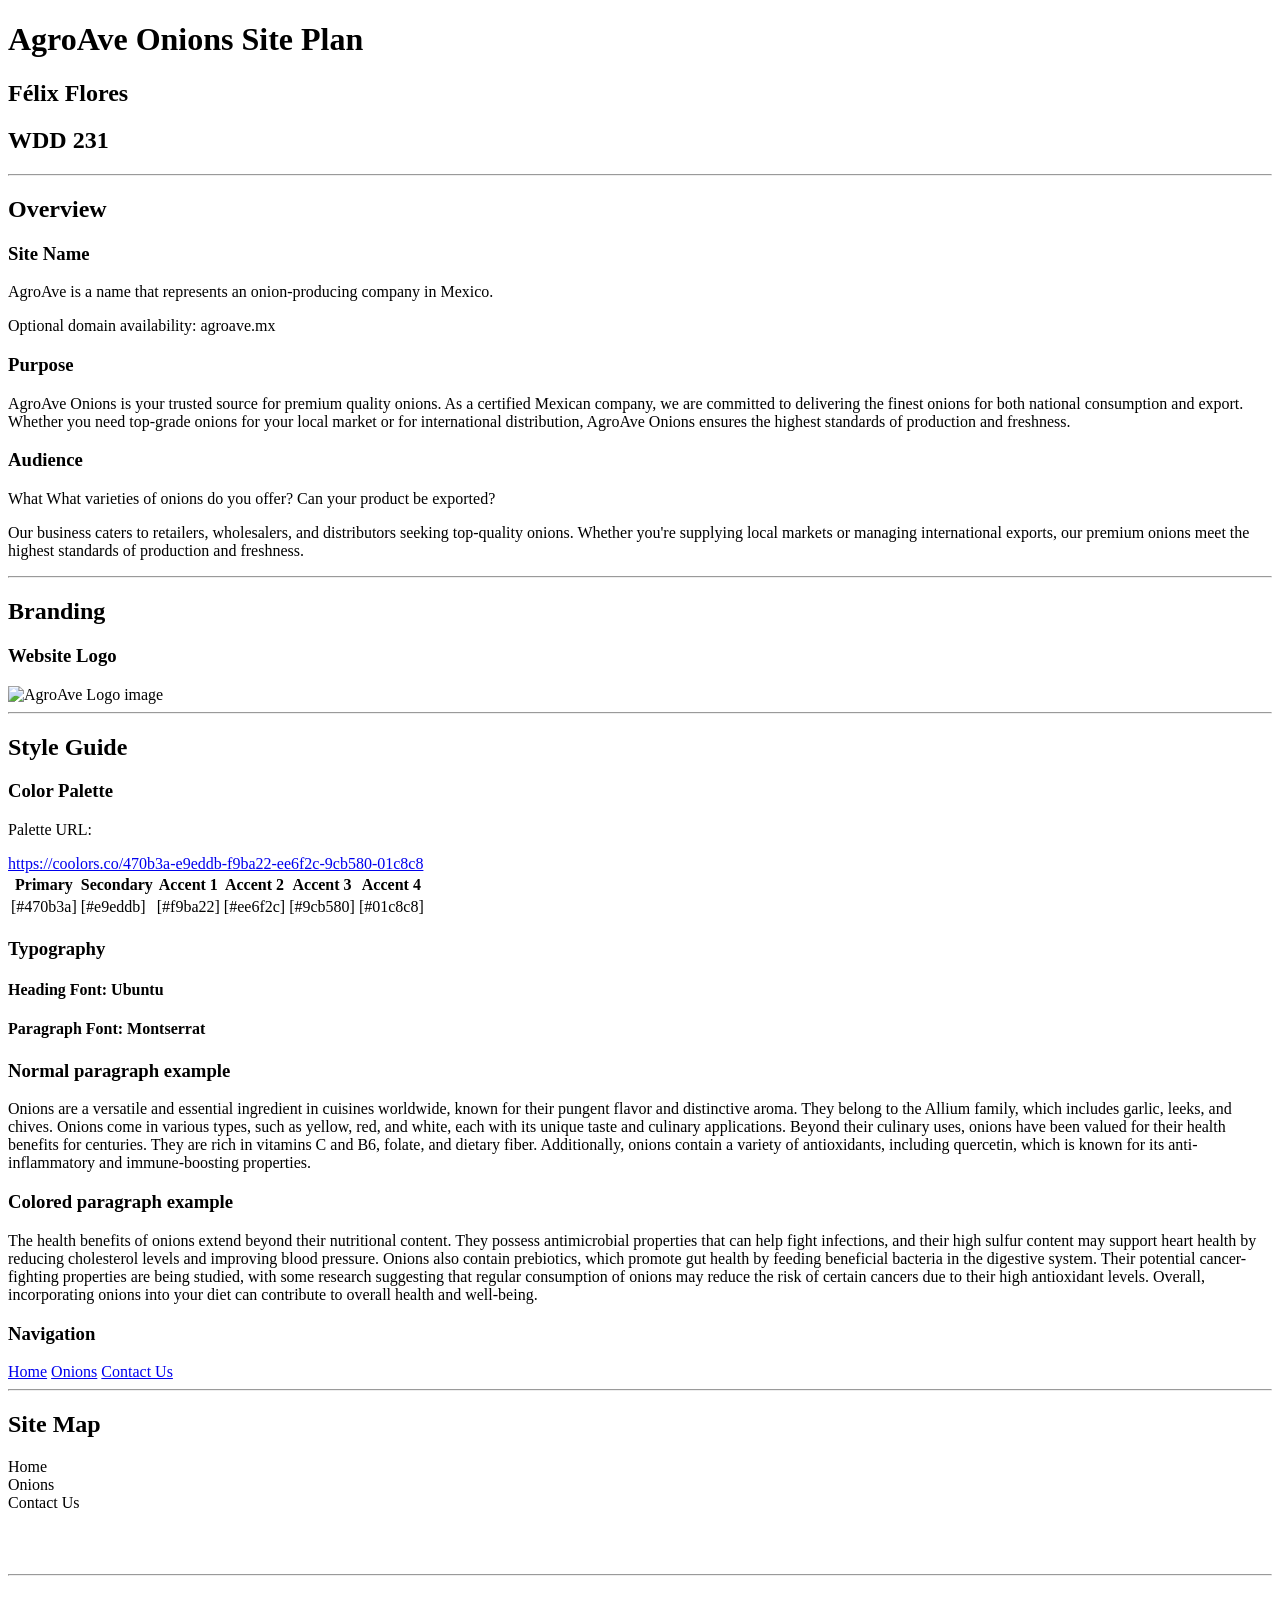
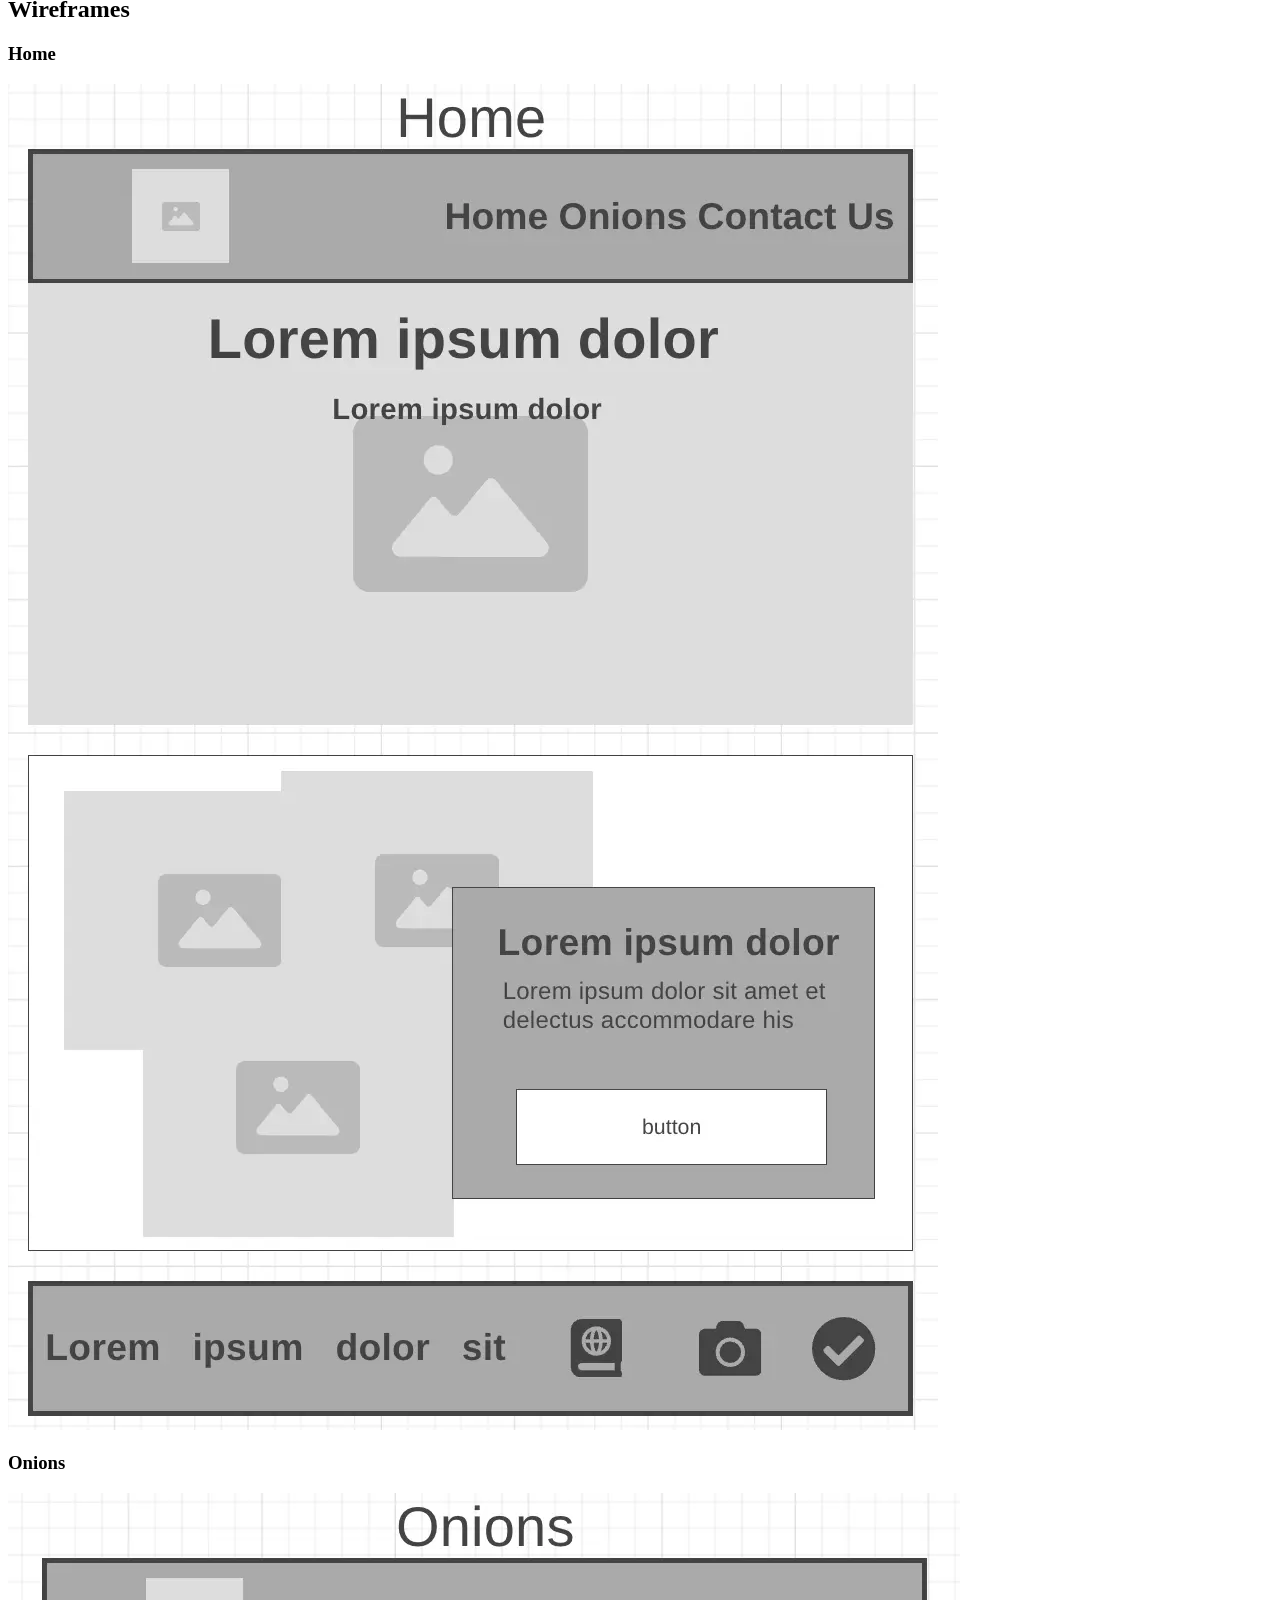
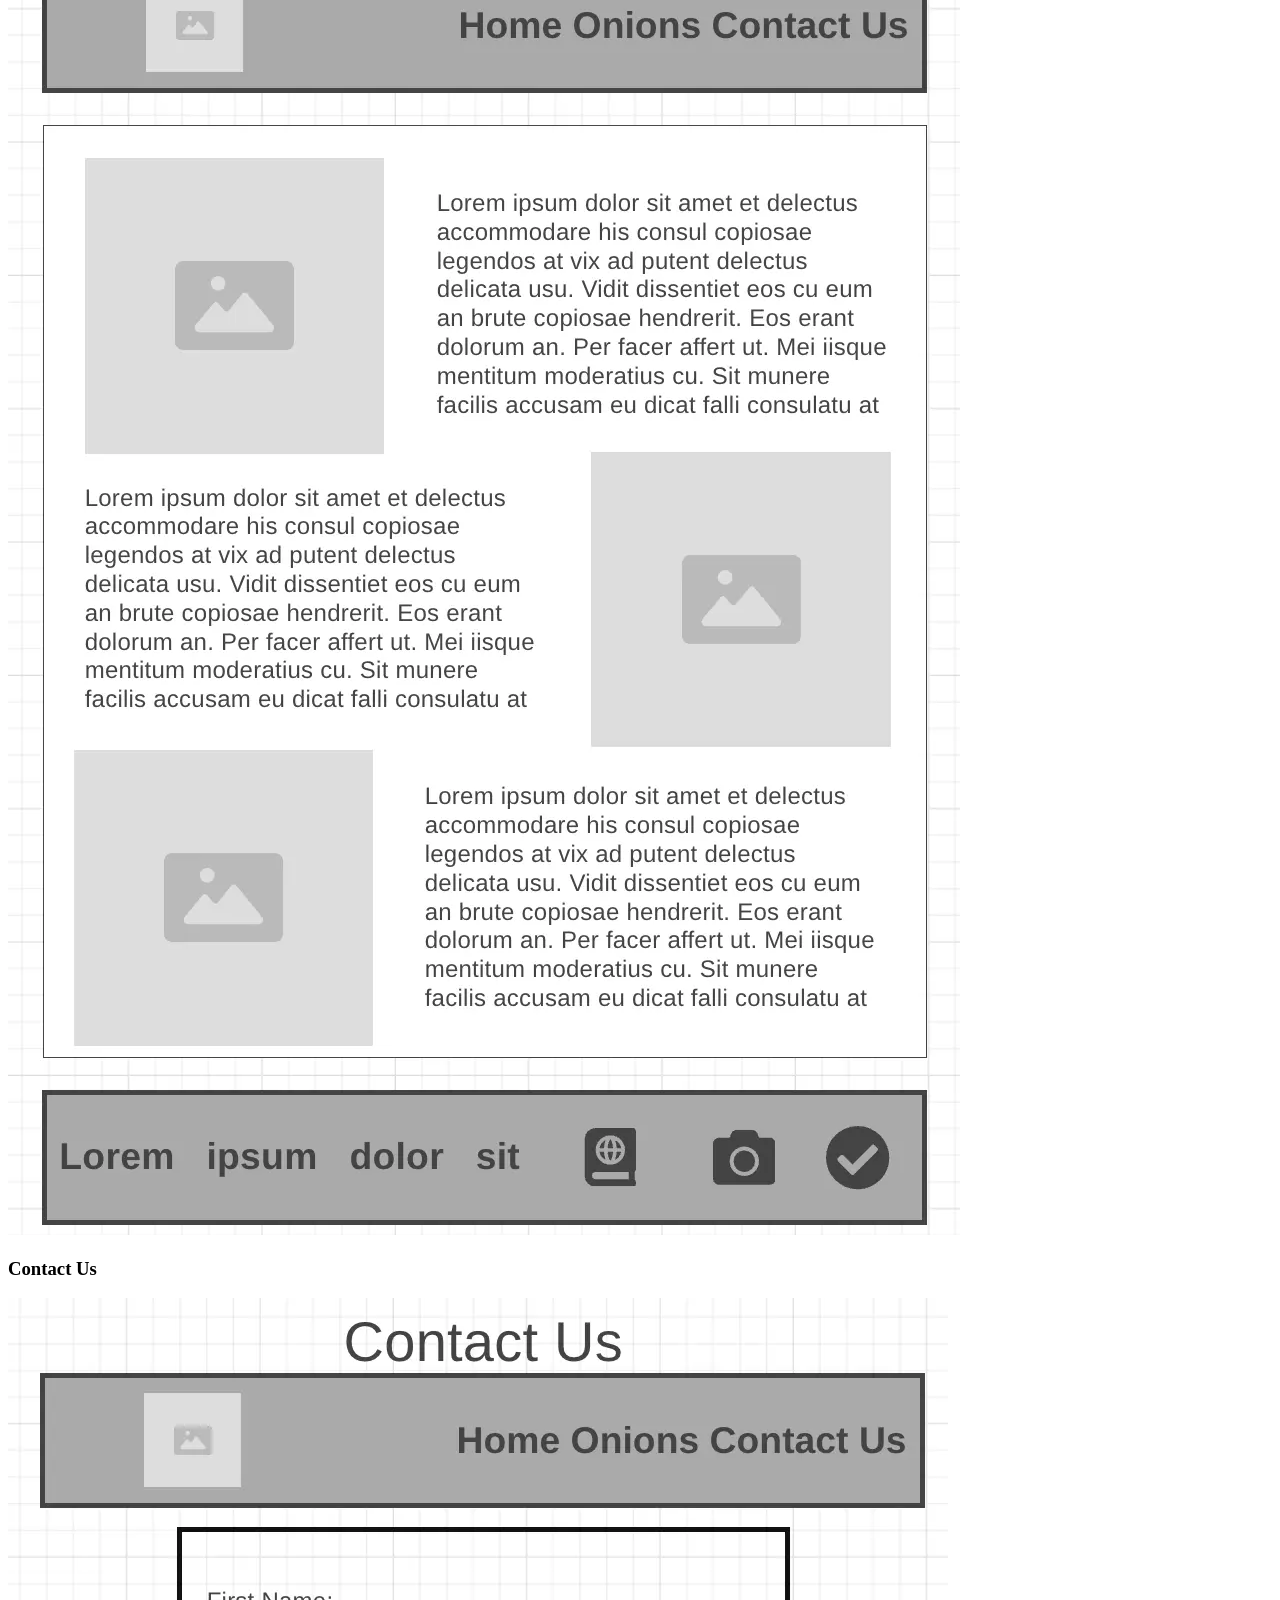
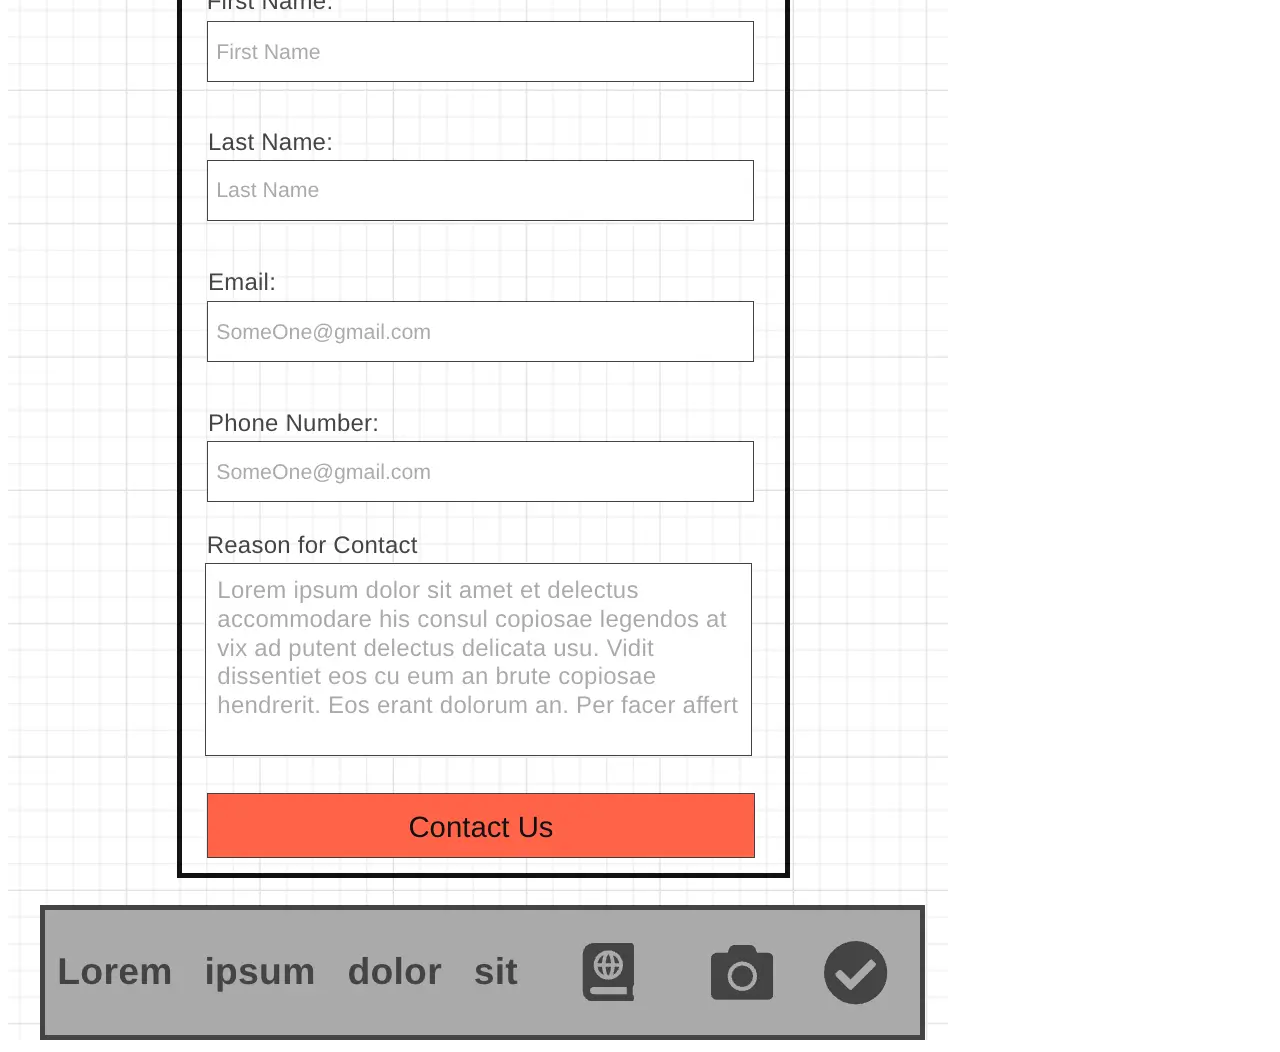
==== siteplan.html @ a138f959 "update" ====
<!DOCTYPE html>
<html lang="en-us">
	<head>
		<meta charset="utf-8" />
		<title>AgroAve Onions Site Plan</title>
		<link type="text/css" rel="stylesheet" href="styles/normalize.css" />
		<link type="text/css" rel="stylesheet" href="styles/siteplan.css" />
	</head>

	<body>
		<header>
			<h1>AgroAve Onions Site Plan</h1>
			<h2>Félix Flores</h2>
			<h2>WDD 231</h2>
		</header>
		<main>
			<hr />
			<h2>Overview</h2>
			<h3>Site Name</h3>
			<p>
				AgroAve is a name that represents an onion-producing company in Mexico.
			</p>
			<p>Optional domain availability: agroave.mx</p>
			<h3>Purpose</h3>
			<p>
				AgroAve Onions is your trusted source for premium quality onions. As a
				certified Mexican company, we are committed to delivering the finest
				onions for both national consumption and export. Whether you need
				top-grade onions for your local market or for international
				distribution, AgroAve Onions ensures the highest standards of production
				and freshness.
			</p>

			<h3>Audience</h3>
			<p>
				What What varieties of onions do you offer? Can your product be
				exported?
			</p>
			<p>
				Our business caters to retailers, wholesalers, and distributors seeking
				top-quality onions. Whether you're supplying local markets or managing
				international exports, our premium onions meet the highest standards of
				production and freshness.
			</p>

			<hr />
			<h2>Branding</h2>
			<h3>Website Logo</h3>
			<img src="images/AgroAve.png" alt="AgroAve Logo image" loading="lazy" />
			<hr />
			<h2>Style Guide</h2>
			<h3>Color Palette</h3>
			<p>Palette URL:</p>
			<a
				href="https://coolors.co/470b3a-e9eddb-f9ba22-ee6f2c-9cb580-01c8c8"
				target="_blank"
				>https://coolors.co/470b3a-e9eddb-f9ba22-ee6f2c-9cb580-01c8c8</a
			>

			<table class="colors">
				<tr>
					<th>Primary</th>
					<th>Secondary</th>
					<th>Accent 1</th>
					<th>Accent 2</th>
					<th>Accent 3</th>
					<th>Accent 4</th>
				</tr>
				<tr>
					<td class="primary">[#470b3a]</td>
					<td class="secondary">[#e9eddb]</td>
					<td class="accent1">[#f9ba22]</td>
					<td class="accent2">[#ee6f2c]</td>
					<td class="accent3">[#9cb580]</td>
					<td class="accent4">[#01c8c8]</td>
				</tr>
			</table>

			<h3>Typography</h3>

			<h4>Heading Font: Ubuntu</h4>
			<h4>Paragraph Font: Montserrat</h4>
			<h3>Normal paragraph example</h3>
			<p>
				Onions are a versatile and essential ingredient in cuisines worldwide,
				known for their pungent flavor and distinctive aroma. They belong to the
				Allium family, which includes garlic, leeks, and chives. Onions come in
				various types, such as yellow, red, and white, each with its unique
				taste and culinary applications. Beyond their culinary uses, onions have
				been valued for their health benefits for centuries. They are rich in
				vitamins C and B6, folate, and dietary fiber. Additionally, onions
				contain a variety of antioxidants, including quercetin, which is known
				for its anti-inflammatory and immune-boosting properties.
			</p>
			<h3>Colored paragraph example</h3>
			<p class="colored">
				The health benefits of onions extend beyond their nutritional content.
				They possess antimicrobial properties that can help fight infections,
				and their high sulfur content may support heart health by reducing
				cholesterol levels and improving blood pressure. Onions also contain
				prebiotics, which promote gut health by feeding beneficial bacteria in
				the digestive system. Their potential cancer-fighting properties are
				being studied, with some research suggesting that regular consumption of
				onions may reduce the risk of certain cancers due to their high
				antioxidant levels. Overall, incorporating onions into your diet can
				contribute to overall health and well-being.
			</p>

			<h3>Navigation</h3>
			<nav>
				<a href="#">Home</a>
				<a href="#">Onions</a>
				<a href="#">Contact Us</a>
			</nav>
			<hr />
			<h2>Site Map</h2>
			<div class="sitemap">
				<div class="sm-home">Home</div>
				<div class="sm-page2">Onions</div>
				<div class="sm-page3">Contact Us</div>

				<div class="top">&nbsp;</div>
				<div class="left">&nbsp;</div>
				<div class="right">&nbsp;</div>
			</div>
			<hr />
			<h2>Wireframes</h2>

			<h3>Home</h3>

			<img src="images/home.webp" alt="home page wireframe" loading="lazy" />

			<h3>Onions</h3>

			<img
				src="images/onions.webp"
				alt="Onions page wireframe"
				loading="lazy"
			/>

			<h3>Contact Us</h3>

			<img
				src="images/contactUs.webp"
				alt="Contact Us page wireframe"
				loading="lazy"
			/>
		</main>
	</body>
</html>
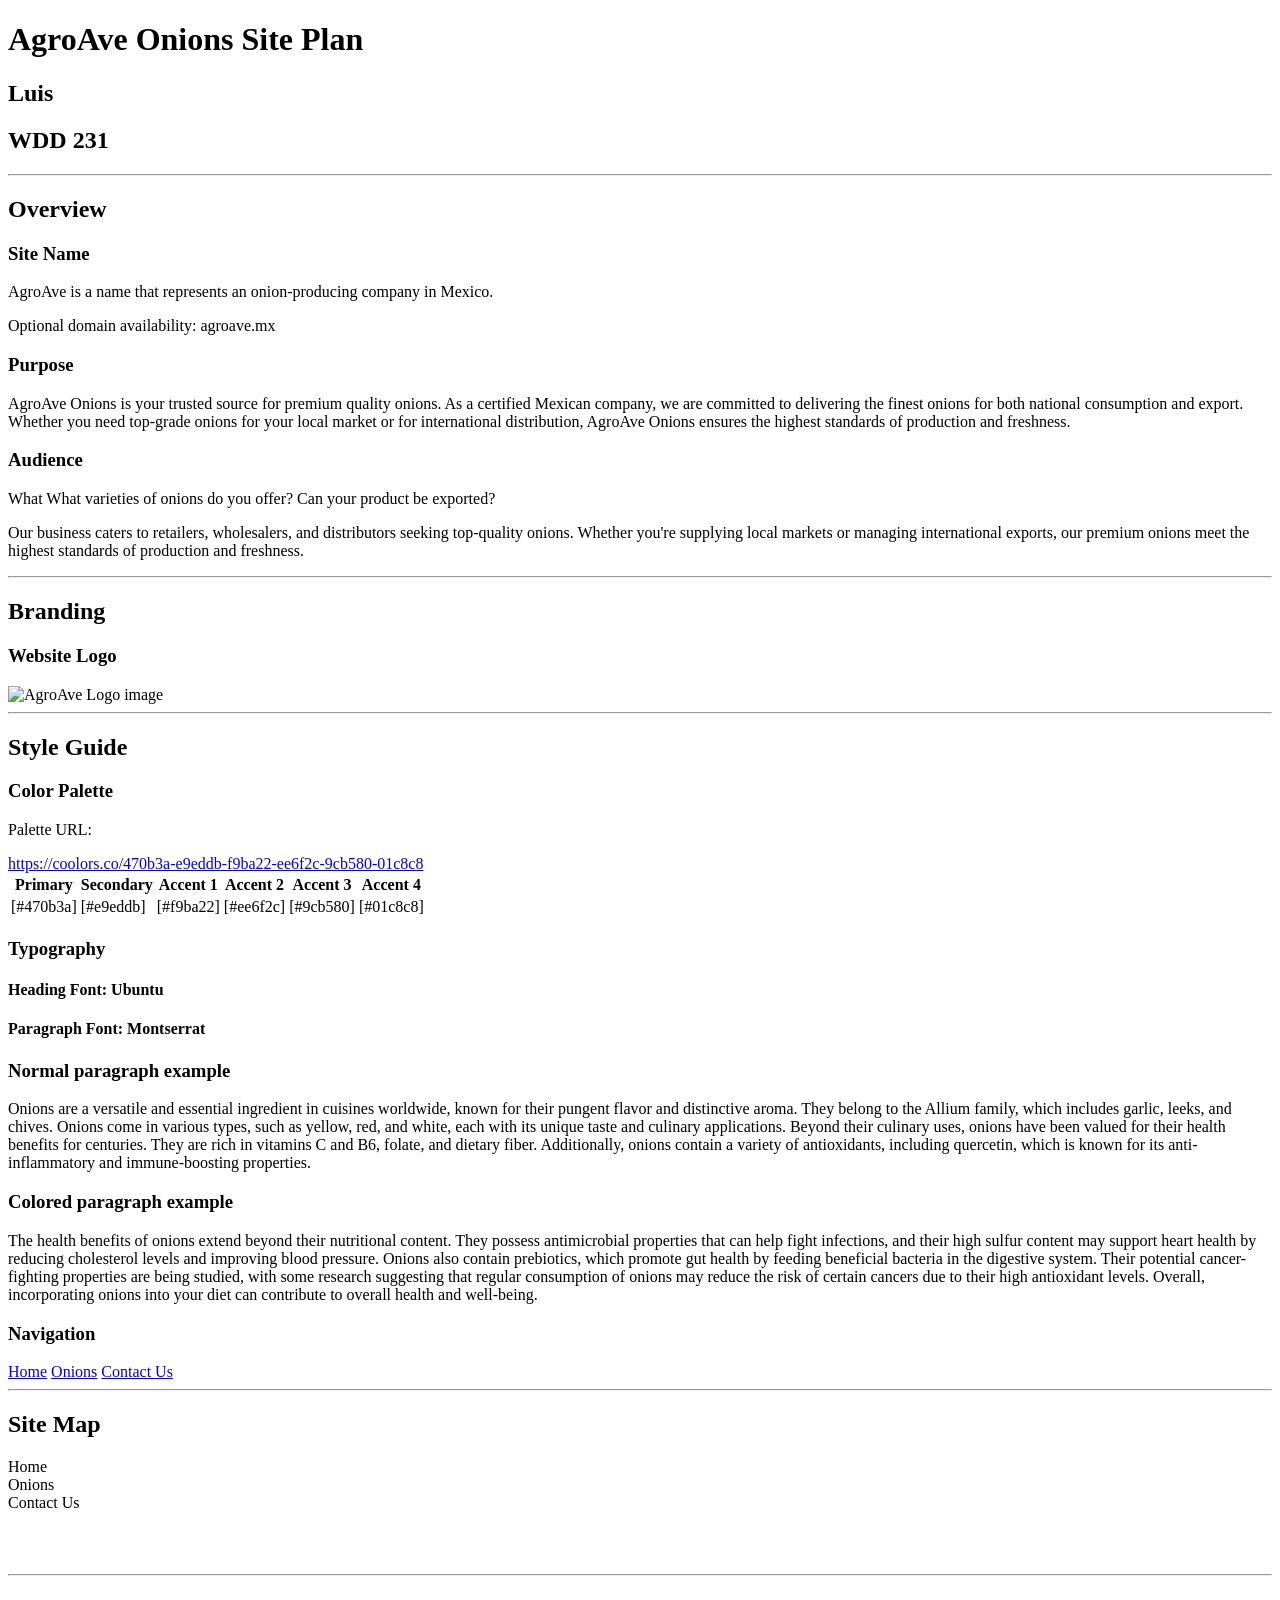
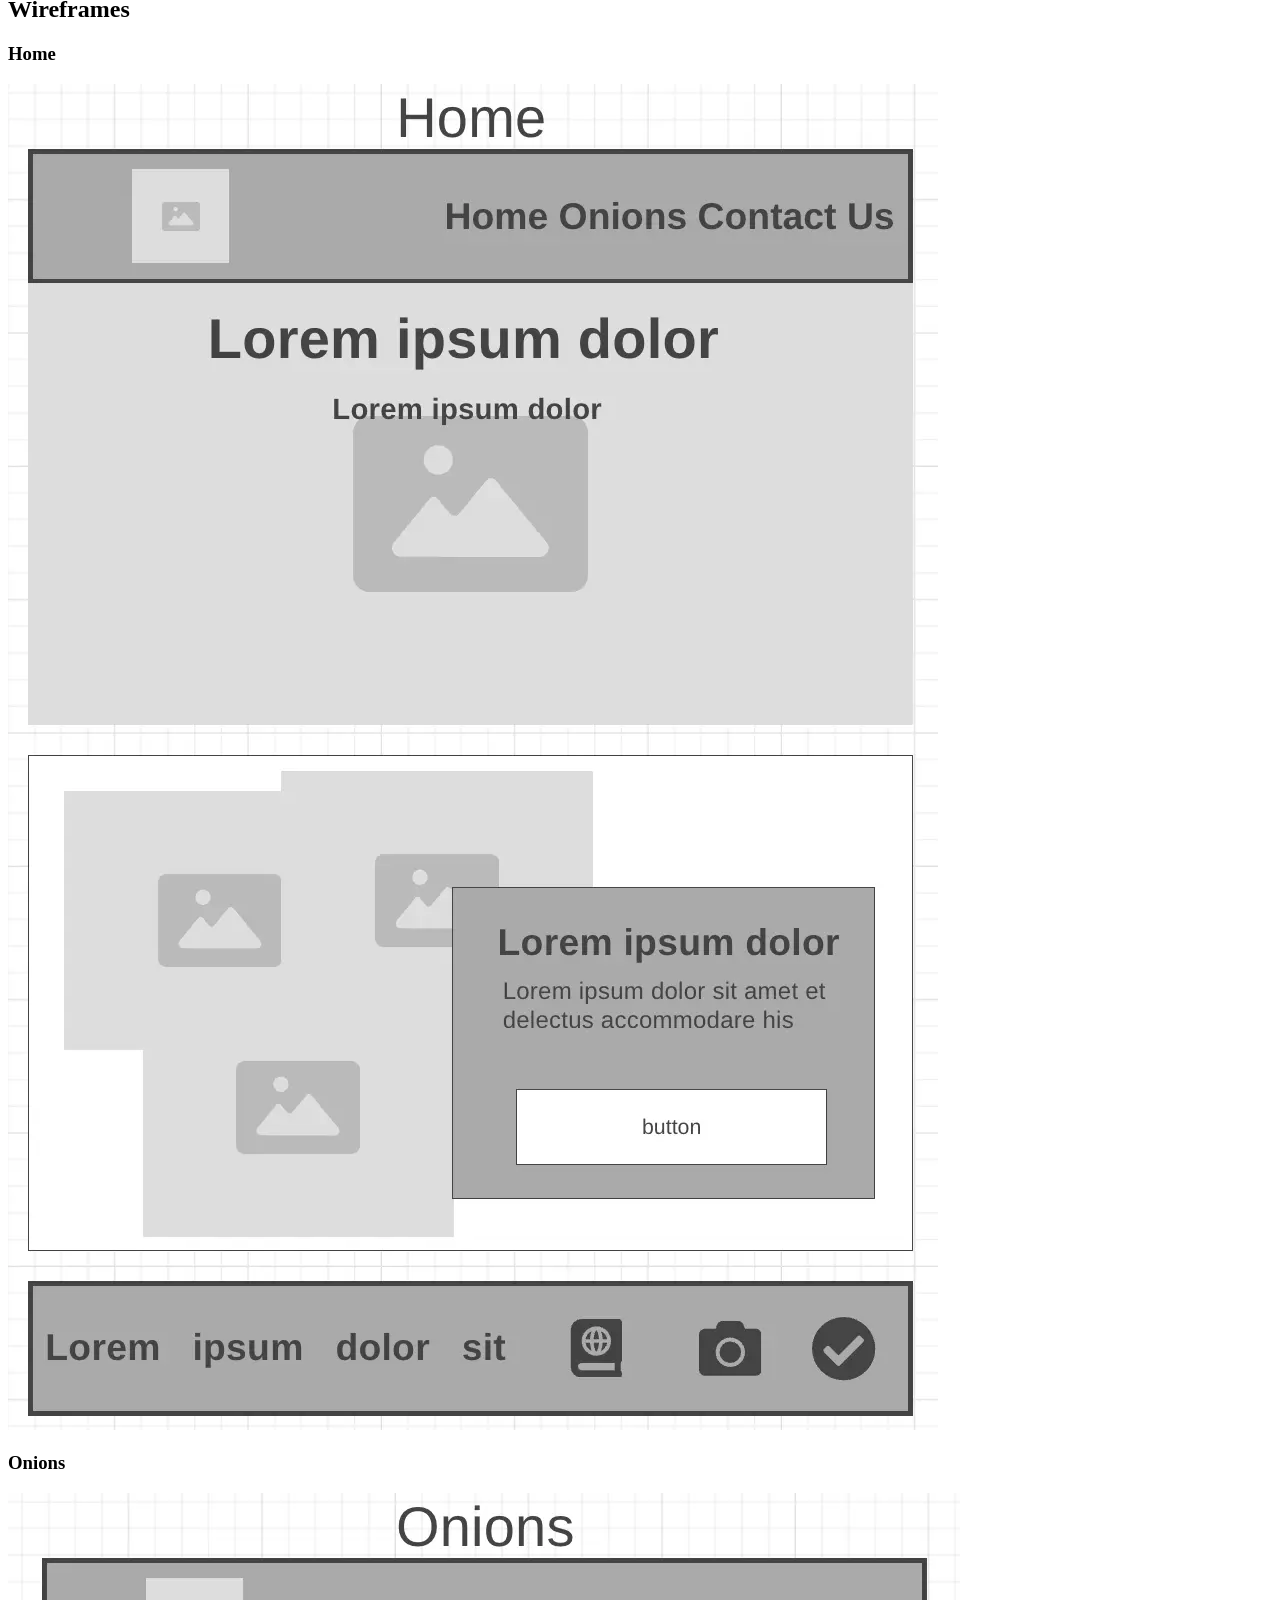
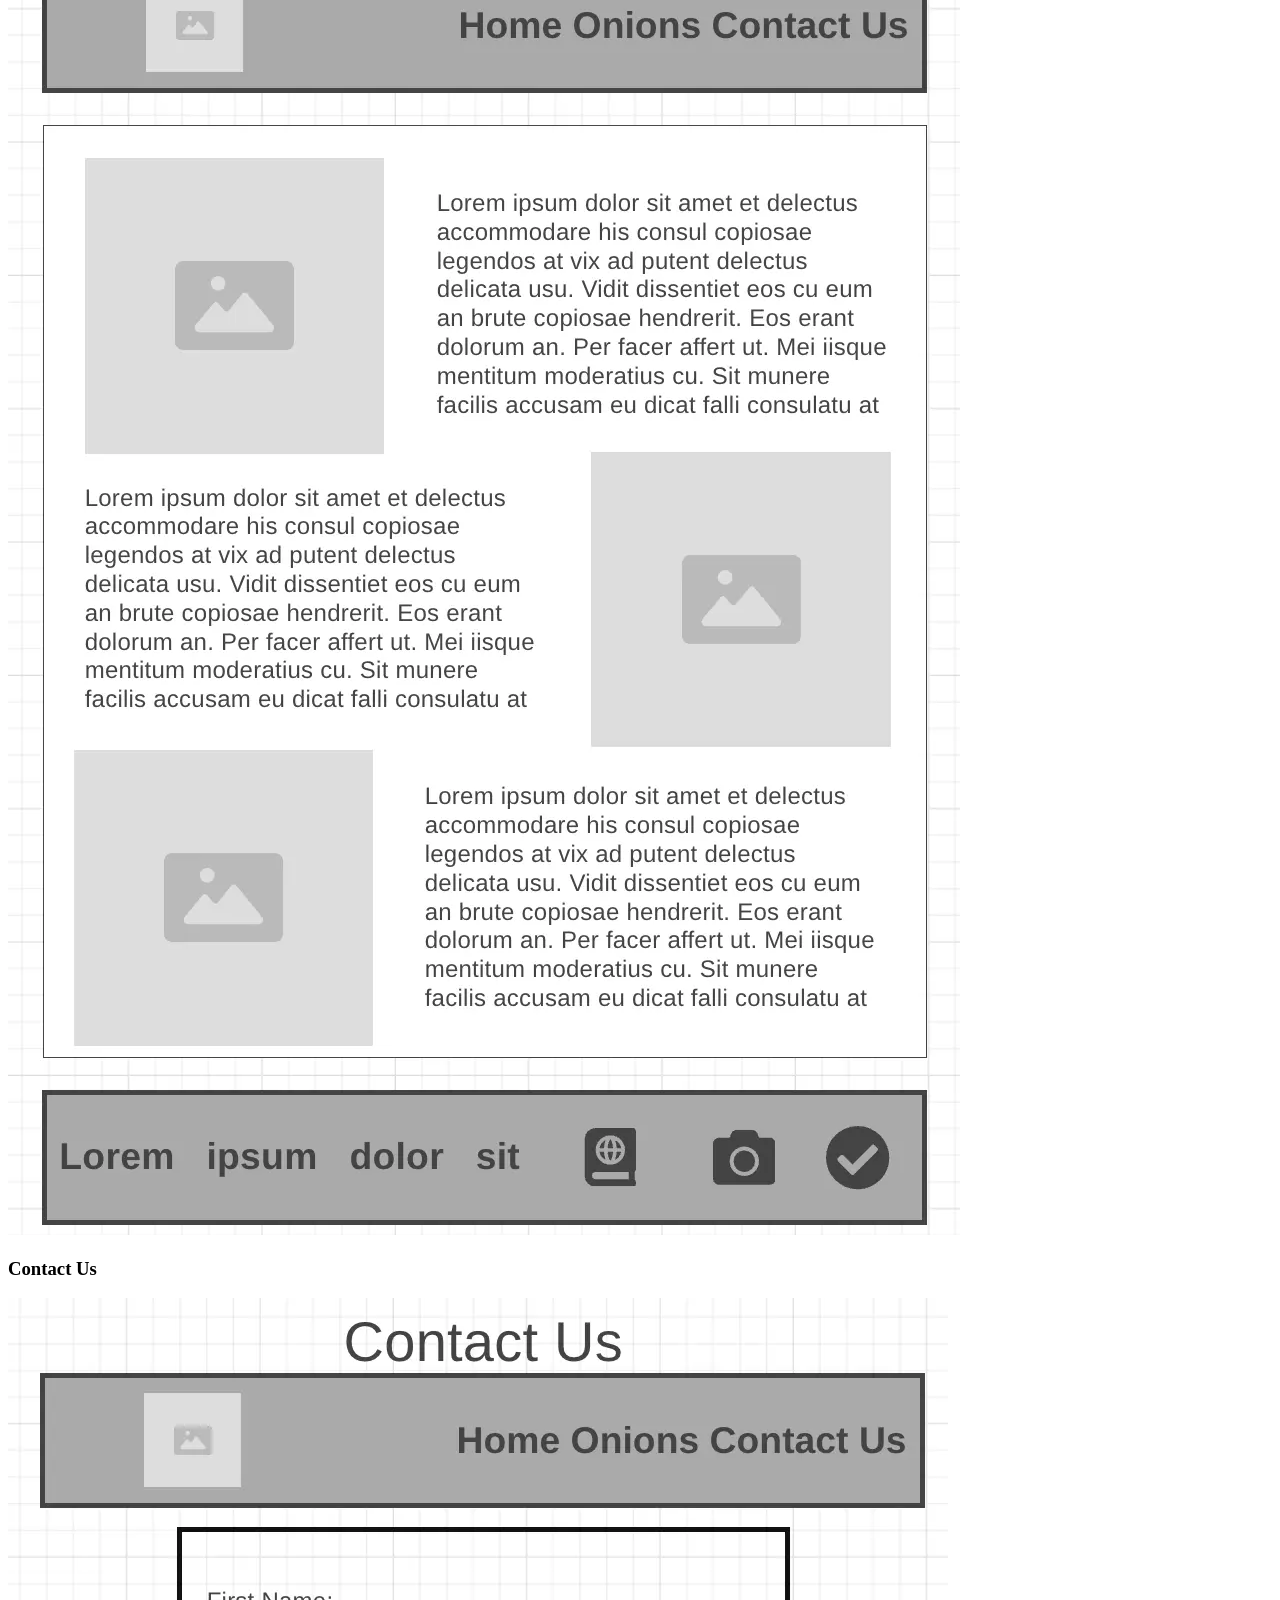
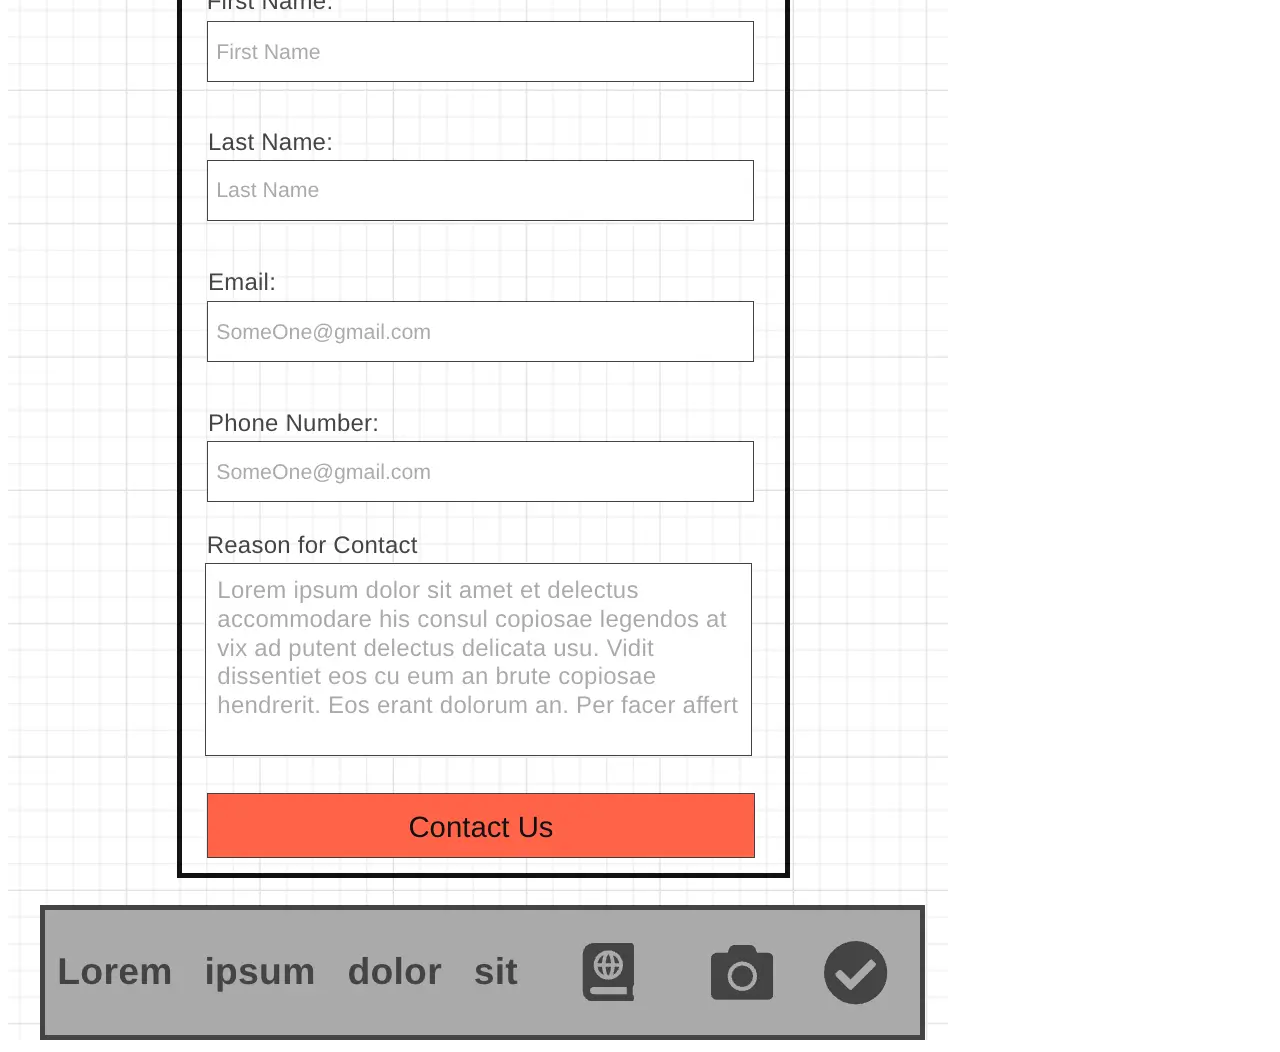
==== commit 7793e99a: "Update" ====
--- a/siteplan.html
+++ b/siteplan.html
@@ -10,7 +10,7 @@
 	<body>
 		<header>
 			<h1>AgroAve Onions Site Plan</h1>
-			<h2>Félix Flores</h2>
+			<h2>Luis</h2>
 			<h2>WDD 231</h2>
 		</header>
 		<main>
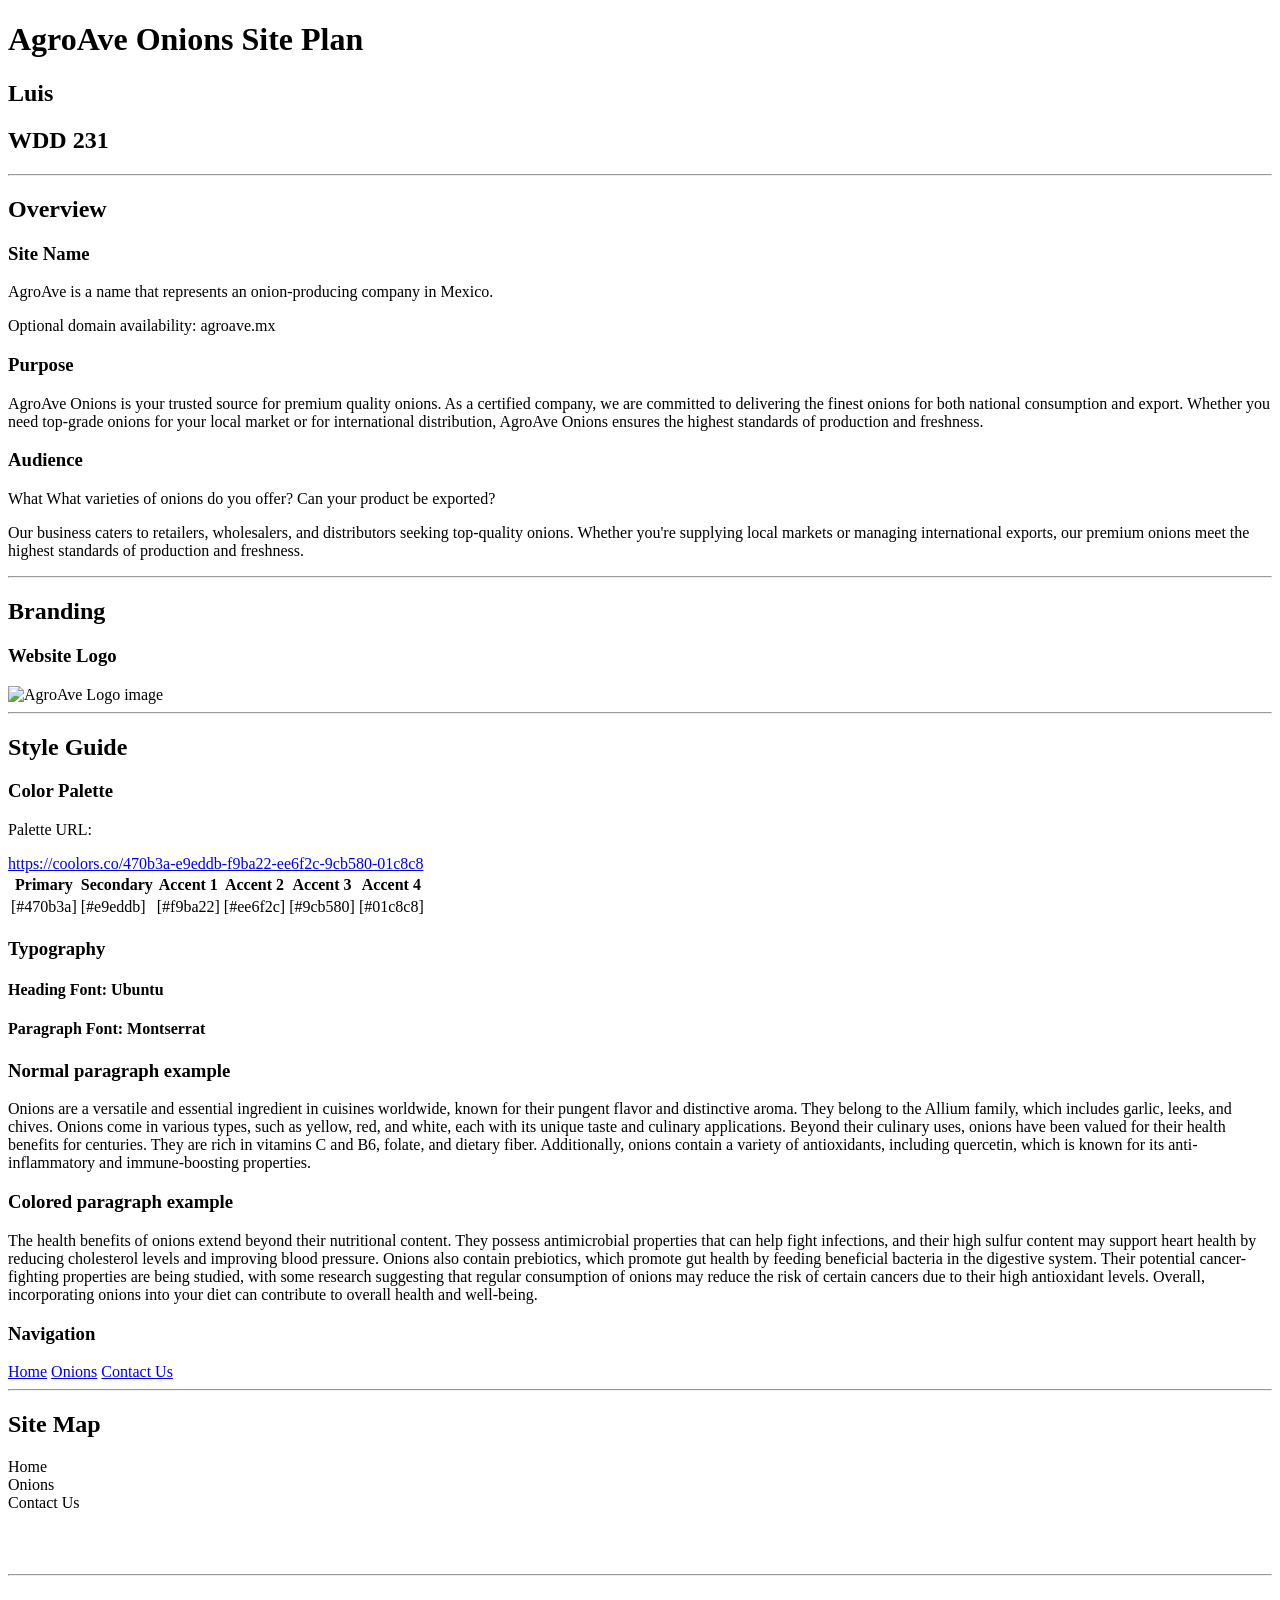
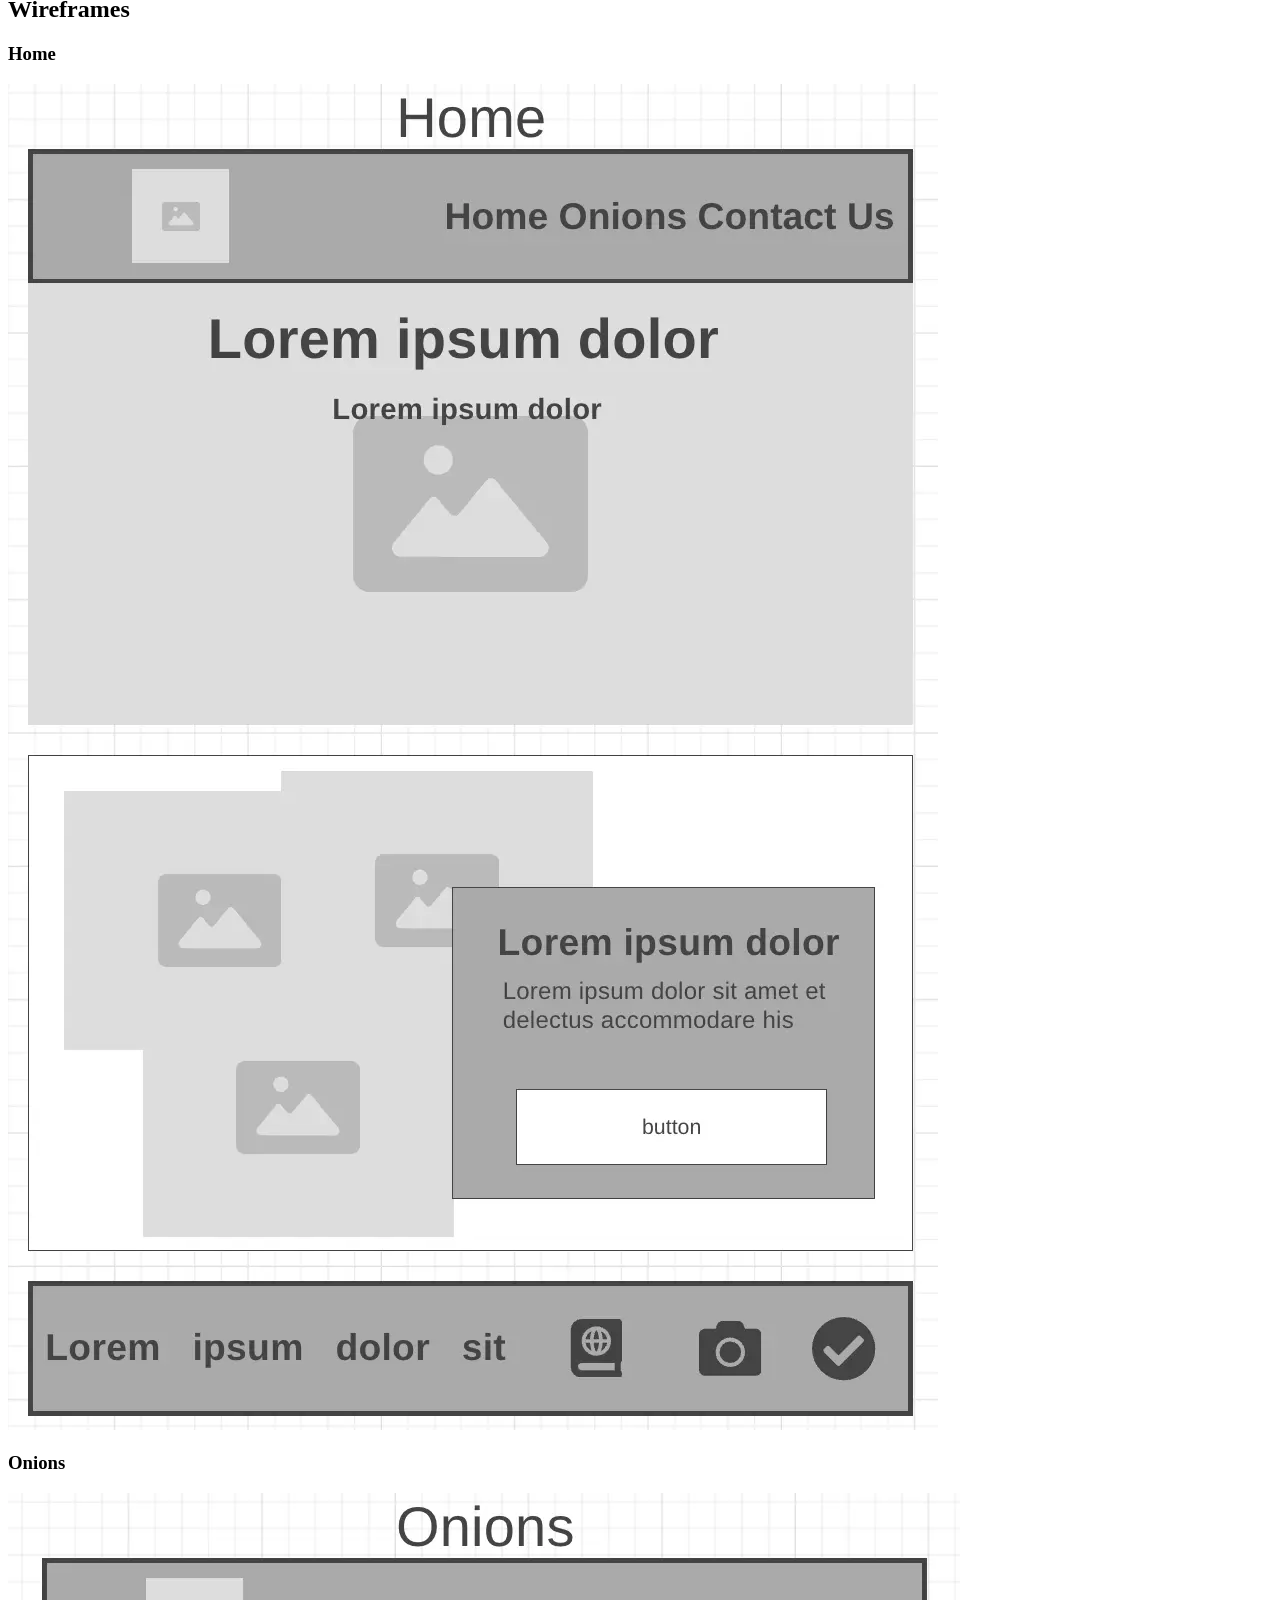
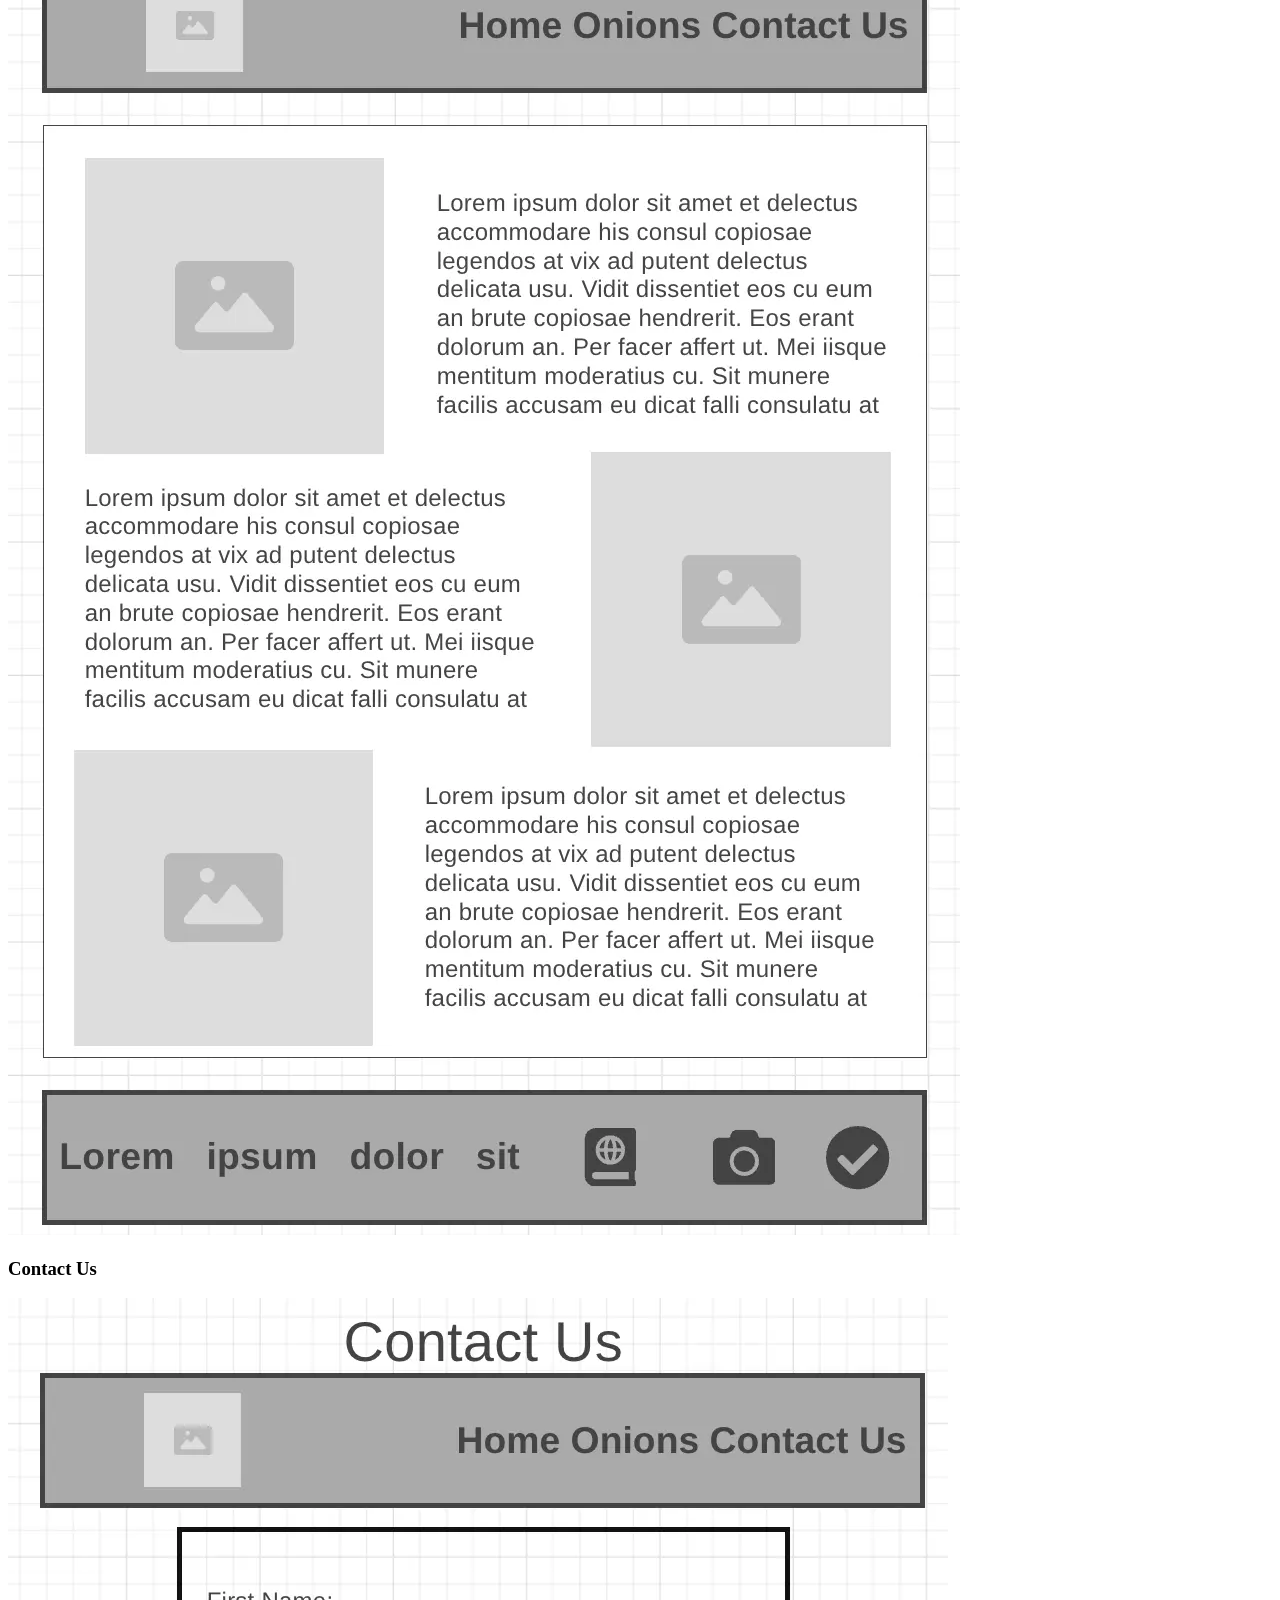
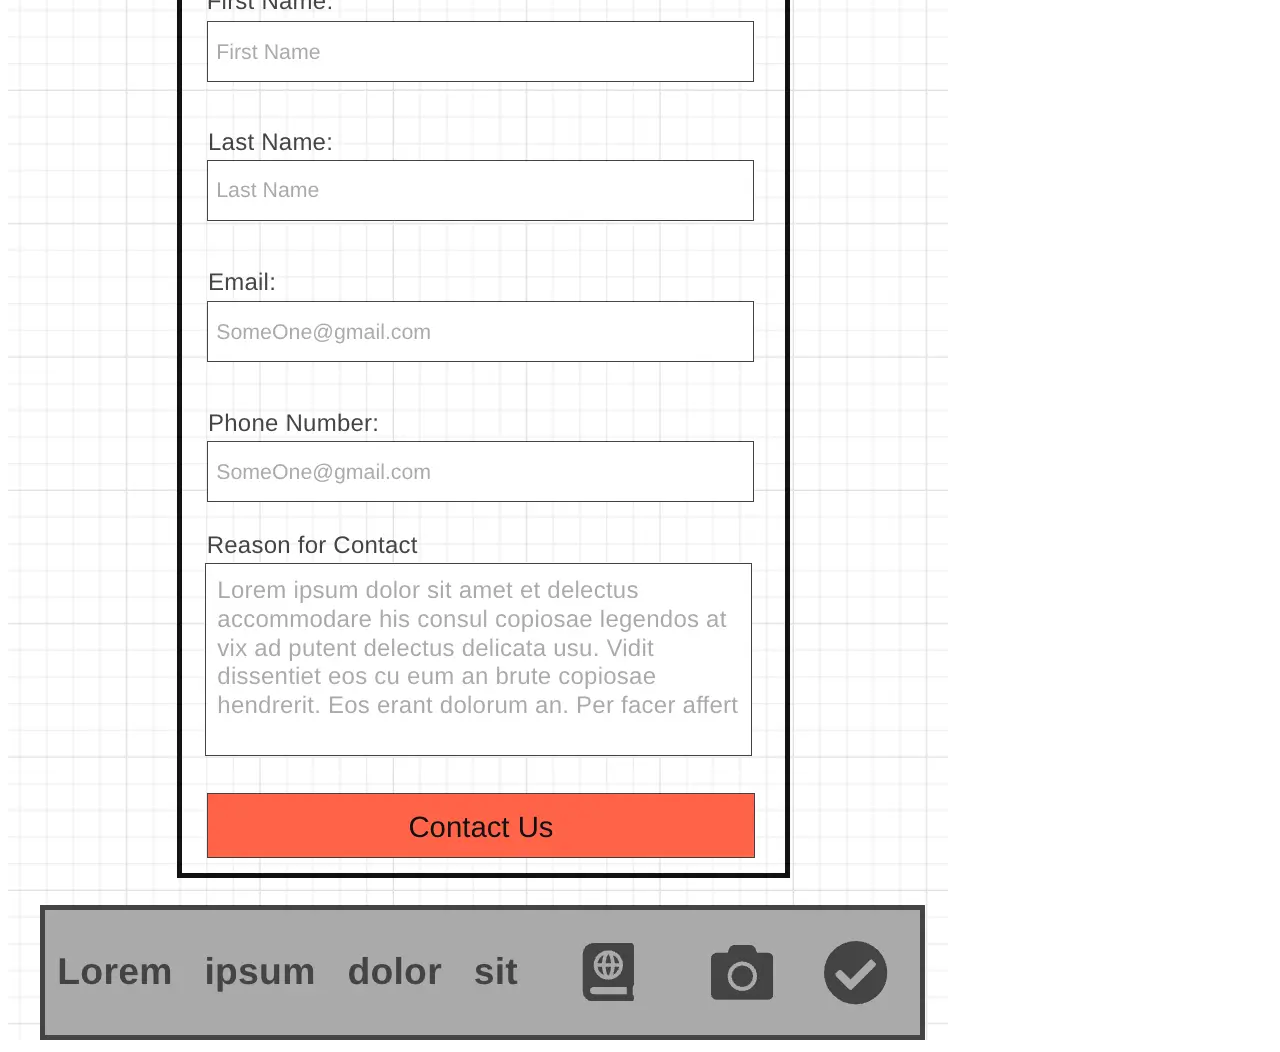
==== commit 93530c8a: "Update" ====
--- a/siteplan.html
+++ b/siteplan.html
@@ -24,7 +24,7 @@
 			<h3>Purpose</h3>
 			<p>
 				AgroAve Onions is your trusted source for premium quality onions. As a
-				certified Mexican company, we are committed to delivering the finest
+				certified company, we are committed to delivering the finest
 				onions for both national consumption and export. Whether you need
 				top-grade onions for your local market or for international
 				distribution, AgroAve Onions ensures the highest standards of production
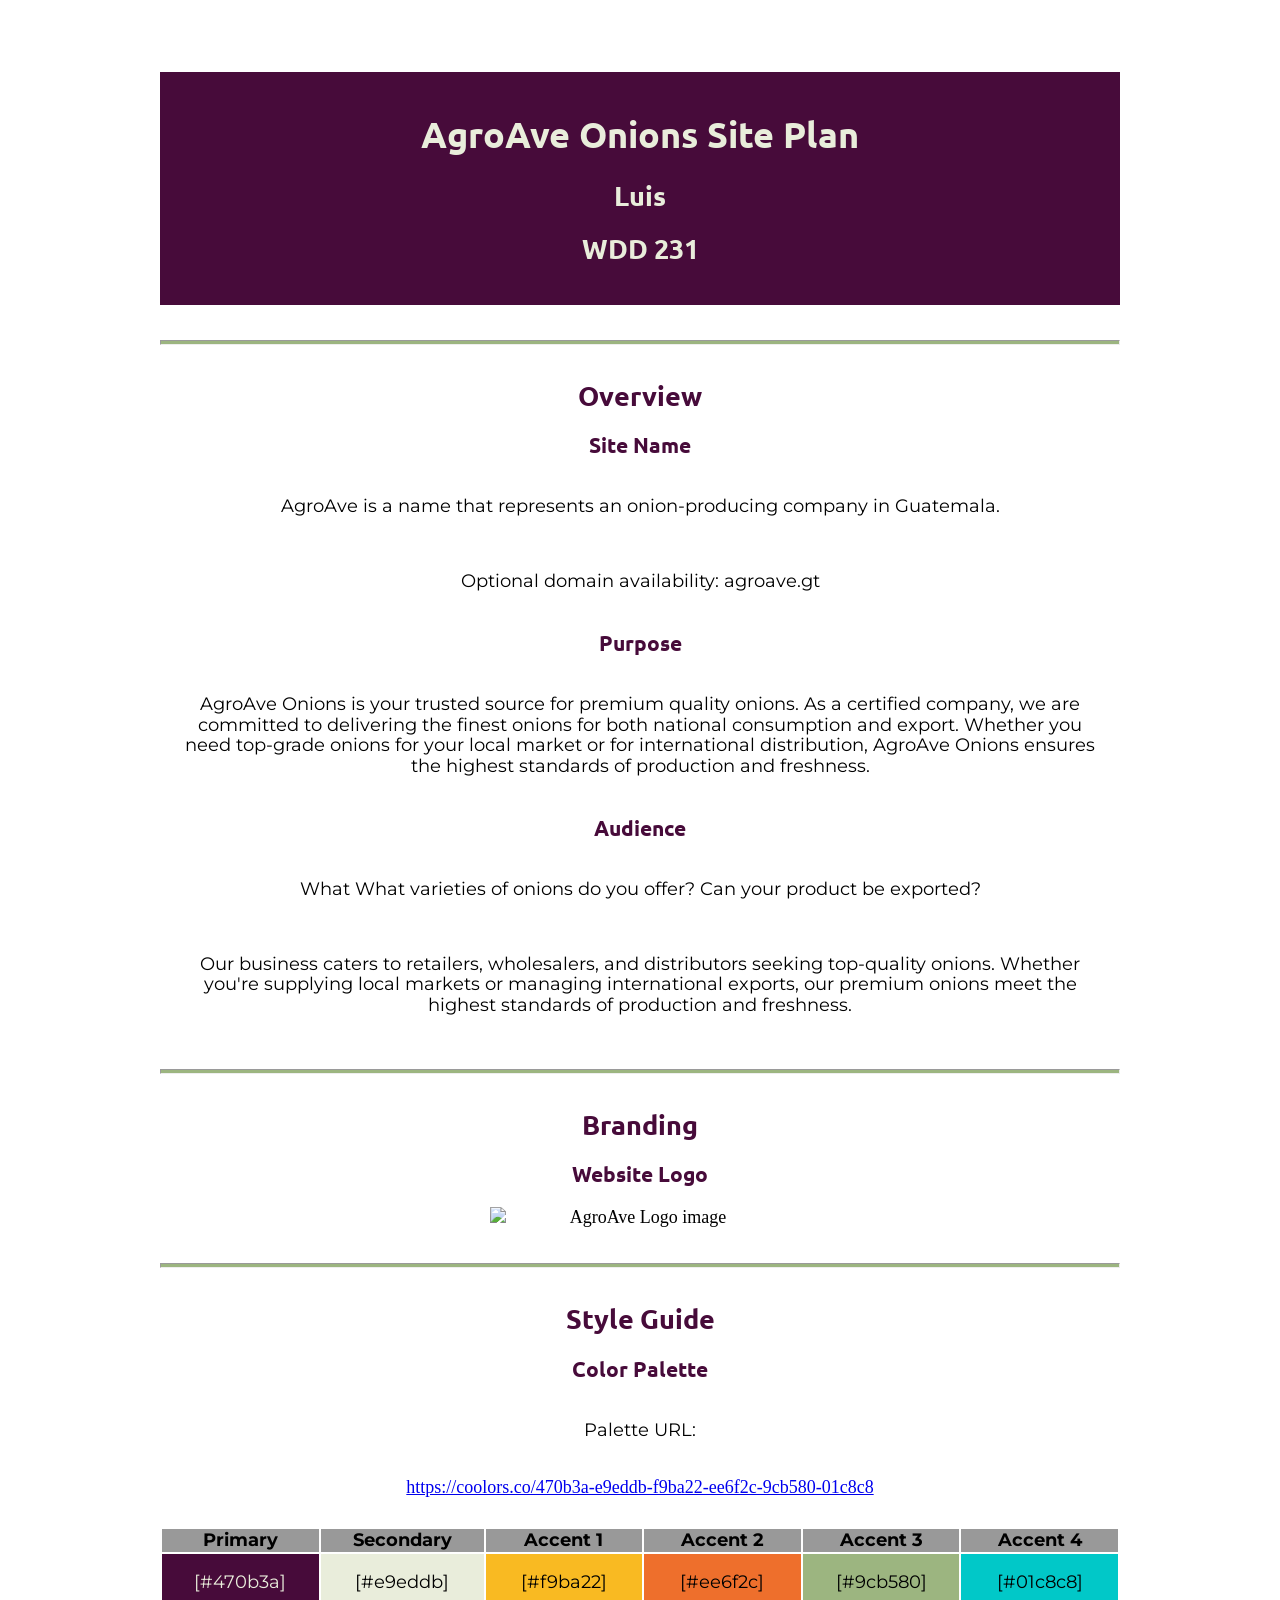
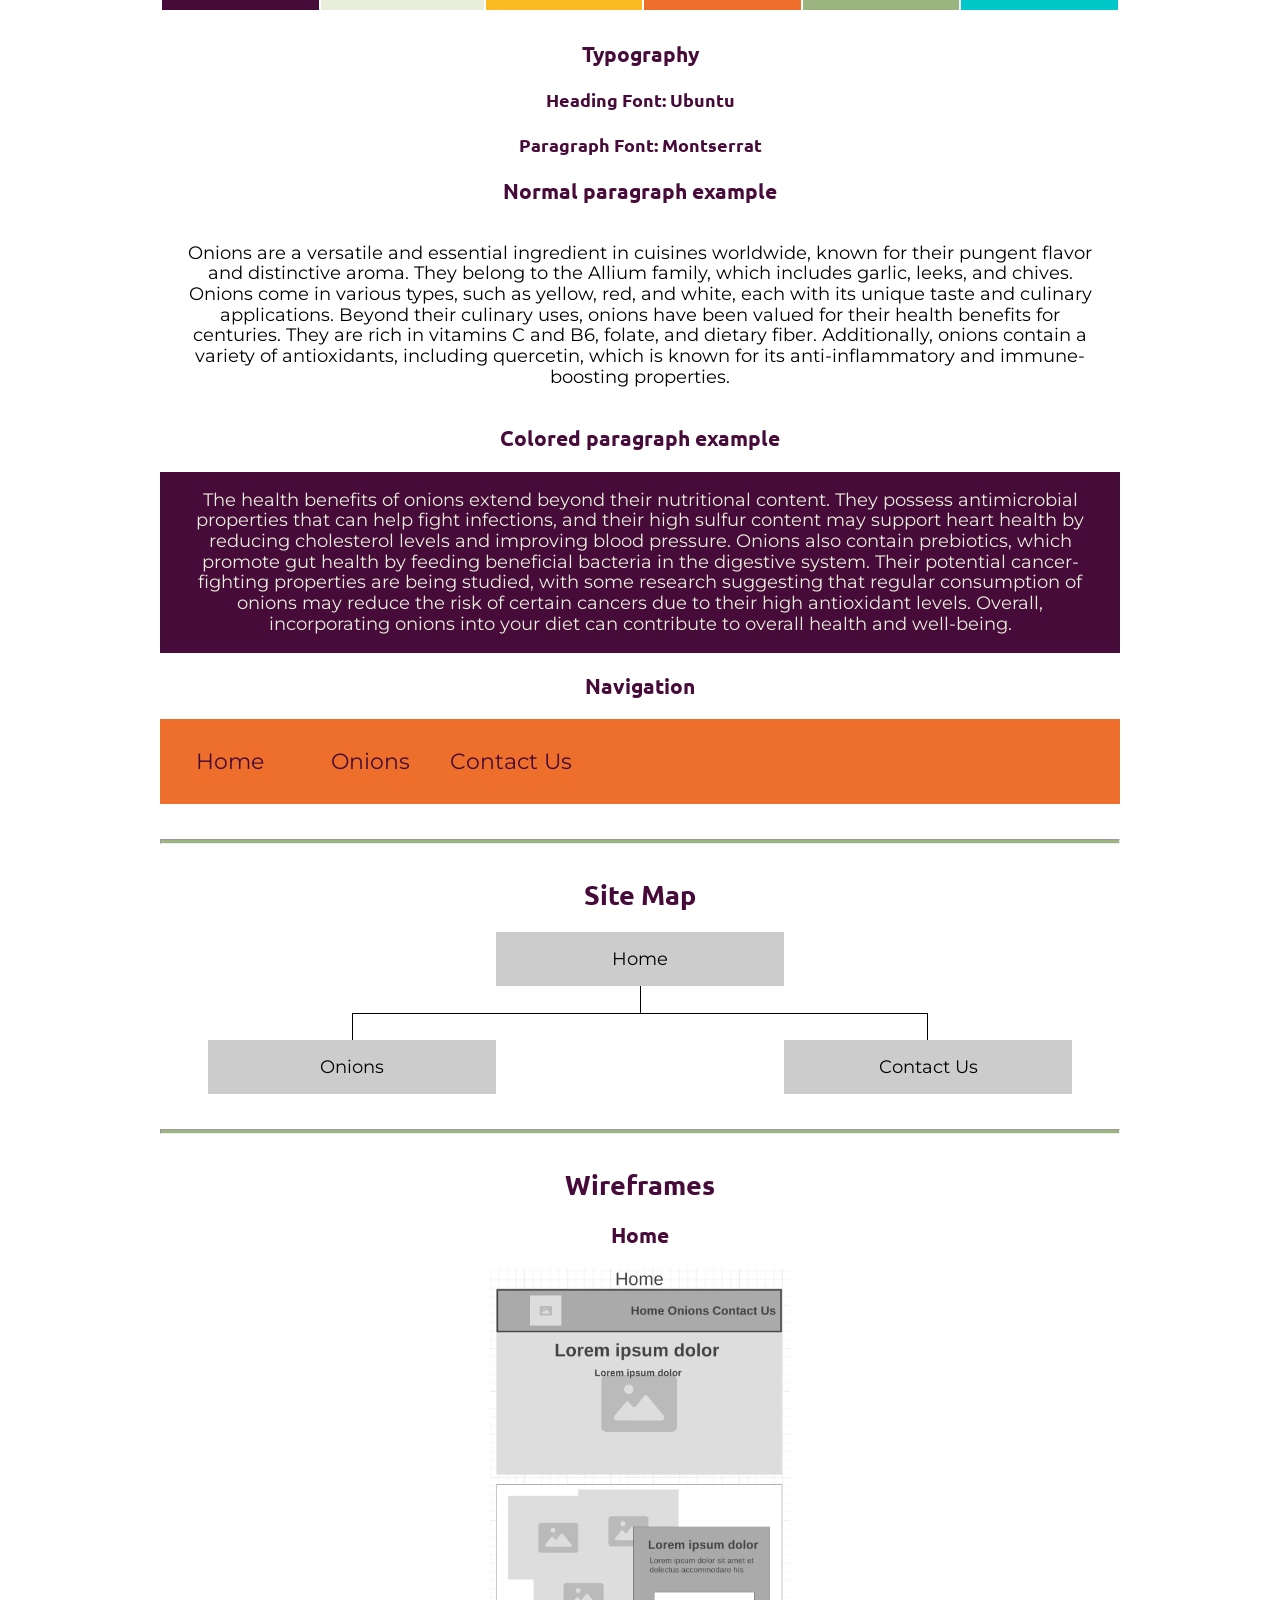
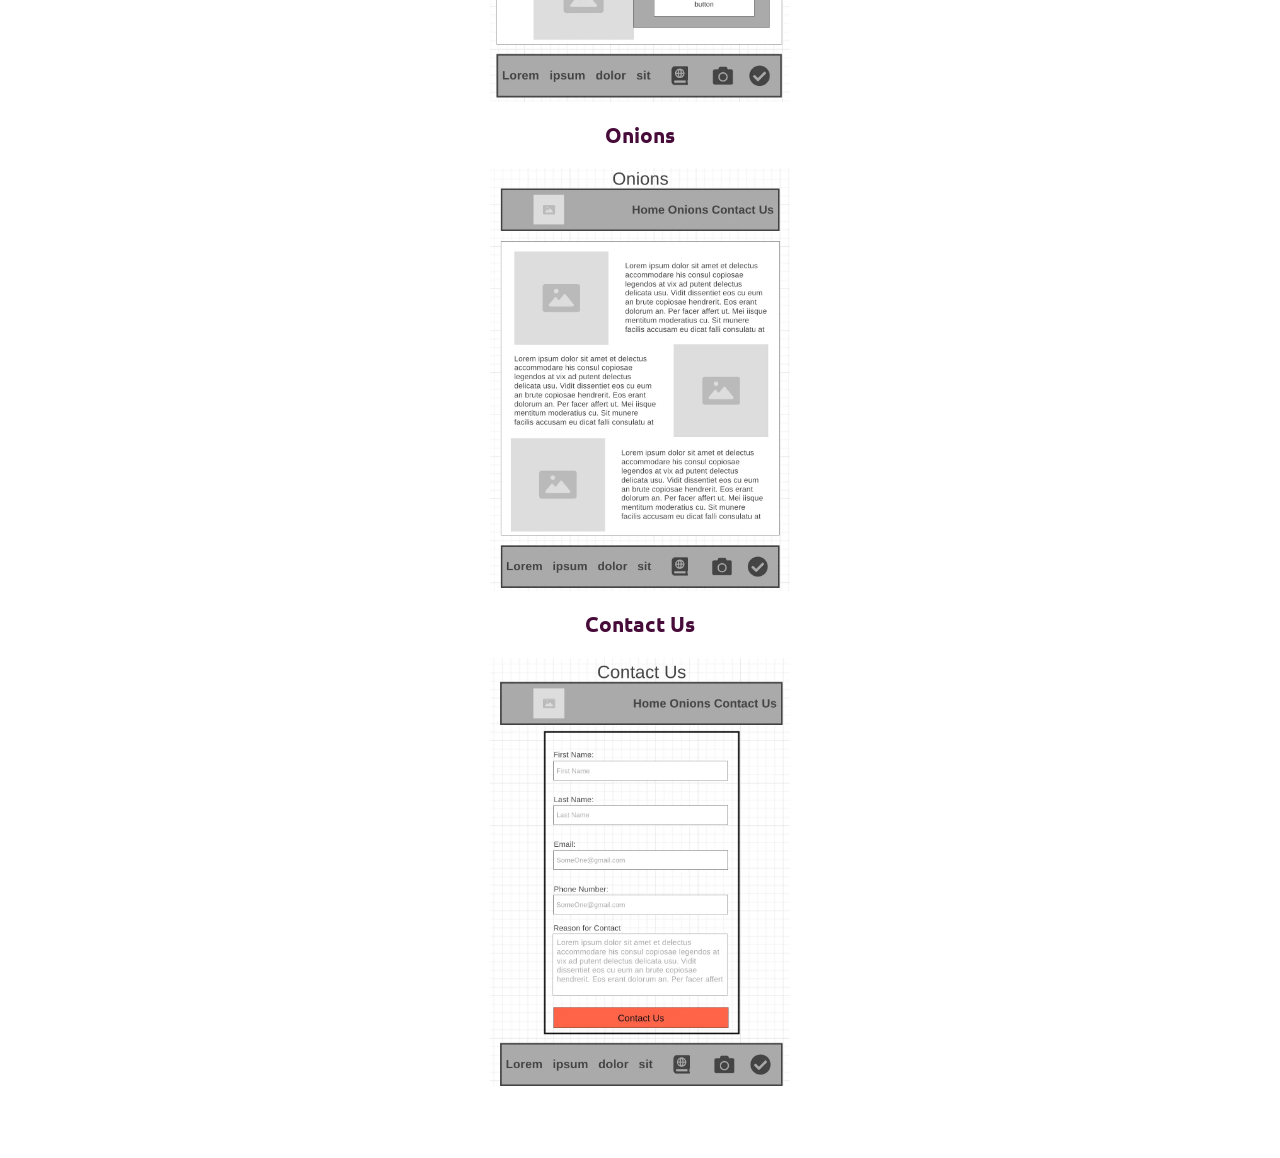
==== commit 9db9cac1: "update" ====
--- a/siteplan.html
+++ b/siteplan.html
@@ -18,9 +18,9 @@
 			<h2>Overview</h2>
 			<h3>Site Name</h3>
 			<p>
-				AgroAve is a name that represents an onion-producing company in Mexico.
+				AgroAve is a name that represents an onion-producing company in Guatemala.
 			</p>
-			<p>Optional domain availability: agroave.mx</p>
+			<p>Optional domain availability: agroave.gt</p>
 			<h3>Purpose</h3>
 			<p>
 				AgroAve Onions is your trusted source for premium quality onions. As a
--- a/styles/siteplan.css
+++ b/styles/siteplan.css
@@ -0,0 +1,169 @@
+
+
+@import url('https://fonts.googleapis.com/css2?family=Montserrat&family=Ubuntu:wght@300&display=swap');
+
+:root {
+  --primary-color: #470b3a;
+  --secondary-color: #e9eddb;
+  --accent1-color: #f9ba22;
+  --accent2-color: #ee6f2c;
+  --accent3-color: #9cb580;
+  --accent4-color: #01c8c8;
+
+  --heading-font: Ubuntu, sans-serif;
+  --paragraph-font: Montserrat, sans-serif;
+
+  --headline-color-on-white: var(--primary-color);
+  --headline-color-on-color: var(--secondary-color); 
+  --paragraph-color-on-white: var(--primary-color); 
+  --paragraph-color-on-color: var(--secondary-color); 
+  --paragraph-background-color: var(--primary-color);
+  --nav-link-color: var(--secondary-color);
+  --nav-background-color: var(--accent2-color);
+  --nav-hover-link-color: var(--primary-color);
+  --nav-hover-background-color: var(--accent4-color);
+}
+
+body {
+  max-width: 960px;
+  margin: 0 auto;
+  padding: 4em;
+  font-size: 18px;
+  text-align: center;
+}
+img {
+  display: block;
+  margin: 0 auto;
+  max-width: 300px;
+}
+
+h1, h2, h3, h4, h5, h6 {
+  font-family: var(--heading-font);
+  color: var(--headline-color-on-white);
+}
+h2 {
+  text-align: center;
+}
+hr {
+  height: 3px;
+  margin: 35px 0;
+  background: var(--accent3-color);
+}
+header {
+  padding: 1em;
+  text-align: center;
+  color: var(--paragraph-color-on-color);
+  background-color: var(--paragraph-background-color);
+}
+header > h1, header > h2 {
+  color: var(--headline-color-on-color);
+}
+p {
+  font-family: var(--paragraph-font);
+  color: var(--paragraph-color);
+  padding: 1em;
+}
+.colors {
+  font-family: var(--paragraph-font);
+  width: 100%;
+  min-width: 350px;
+  margin: 30px auto;
+  text-align: center;
+}
+.colors th {
+  background-color: #999;
+}
+.colors td{
+  width: 10%;
+  height: 3em;
+}
+.primary {
+  background-color: var(--primary-color);
+  color: var(--secondary-color);
+}
+.secondary {
+  background-color: var(--secondary-color);
+}
+.accent1 {
+  background-color: var(--accent1-color);
+}
+.accent2{
+  background-color: var(--accent2-color);
+}
+.accent3{
+  background-color: var(--accent3-color);
+}
+.accent4{
+  background-color: var(--accent4-color);
+}
+p.colored {
+  background-color: var(--paragraph-background-color);
+  color: var(--paragraph-color-on-color);
+}
+nav {
+  list-style-type: none;
+  display: flex;
+  background-color: var(--nav-background-color);
+  line-height: 3em;
+  text-align: center;
+  font-size: 1.2em;
+}
+
+nav a {
+  font-family: var(--paragraph-font);
+  padding:1em;
+  min-width: 120px;
+  text-decoration: none;
+  padding: 10px;
+}
+nav a:link, nav a:visited {
+  color: var(--primary-color);
+}
+nav a:hover {
+  color: var(--nav-hover-link-color);
+  background-color: var(--nav-hover-background-color);
+}
+.sitemap {
+  display: grid;
+  justify-content: center;
+
+  grid-template-columns: repeat(6, 15%);
+  grid-template-rows: 3em 1.5em 1.5em 3em;
+  grid-template-areas: ". . home home . ."
+    ". . . top . ."
+    ". left left right right ."
+    "page2 page2 . . page3 page3";
+}
+.sitemap > div {
+  font-family: var(--paragraph-font);
+  text-align: center;
+}
+.sm-home {
+  grid-area: home;
+  background-color: #ccc;
+  line-height: 3em;
+}
+.sm-page2 {
+  grid-area: page2;
+  background-color: #ccc;
+  line-height: 3em;
+}
+.sm-page3 {
+  grid-area: page3;
+  background-color: #ccc;
+  line-height: 3em;
+}
+.top {
+  grid-area: top;
+  border-left: 1px solid;
+}
+.left {
+  grid-area: left;
+  border-top: 1px solid;
+  border-left: 1px solid;
+}
+.right {
+  grid-area: right;
+  border-top: 1px solid;
+  border-right: 1px solid;
+}
